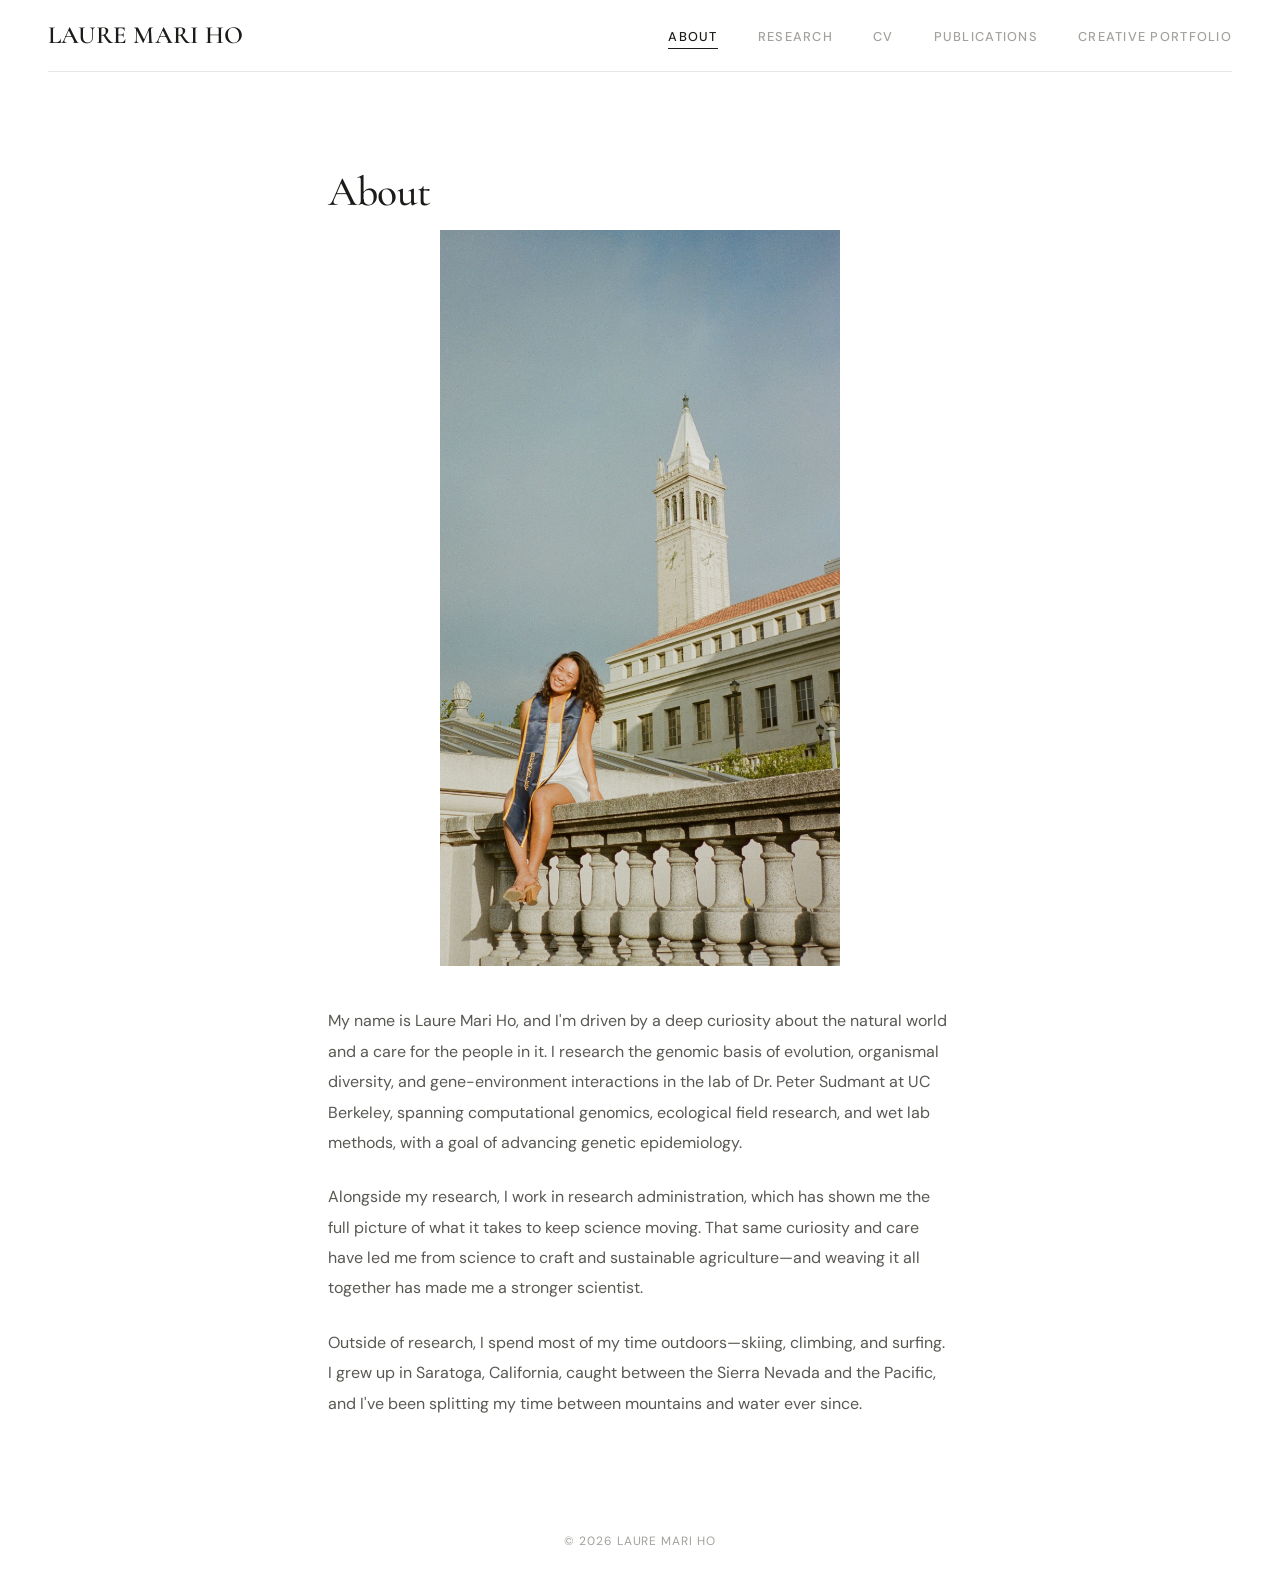
==== about/index.html @ eb9b7dc2 "fix about page paths" ====
<!DOCTYPE html>
<html lang="en">
<head>
  <meta charset="UTF-8">
  <meta name="viewport" content="width=device-width, initial-scale=1.0">
  <title>About — Laure Mari Ho</title>
  <link rel="preconnect" href="https://fonts.googleapis.com">
  <link rel="preconnect" href="https://fonts.gstatic.com" crossorigin>
  <link href="https://fonts.googleapis.com/css2?family=Cormorant+Garamond:ital,wght@0,400;0,500;0,600;1,400;1,500&family=DM+Sans:wght@400;500;600&display=swap" rel="stylesheet">
  <link rel="stylesheet" href="/style.css">
</head>
<body>

  <nav>
    <a href="/" class="logo">LAURE MARI HO</a>
    <ul class="nav-links">
      <li><a href="/about/" class="active">About</a></li>
      <li><a href="#">Research</a></li>
      <li><a href="#">CV</a></li>
      <li><a href="#">Publications</a></li>
      <li><a href="#">Creative Portfolio</a></li>
    </ul>
  </nav>

  <div class="page-body">
    <section class="anim narrow" style="padding-top: 6rem;">
      <h2 class="section-title">About</h2>
      <img src="/images/04-18-25_LaureHo_UCBGrad_35mmFilm-005.jpg" alt="Laure Mari Ho" style="display:block; margin:0 auto 2.5rem; max-width:400px; width:100%;">
      <p style="color: var(--grey-600); line-height: 1.9; margin-bottom: 1.5rem;">My name is Laure Mari Ho, and I'm driven by a deep curiosity about the natural world and a care for the people in it. I research the genomic basis of evolution, organismal diversity, and gene-environment interactions in the lab of Dr. Peter Sudmant at UC Berkeley, spanning computational genomics, ecological field research, and wet lab methods, with a goal of advancing genetic epidemiology.</p>
      <p style="color: var(--grey-600); line-height: 1.9; margin-bottom: 1.5rem;">Alongside my research, I work in research administration, which has shown me the full picture of what it takes to keep science moving. That same curiosity and care have led me from science to craft and sustainable agriculture—and weaving it all together has made me a stronger scientist.</p>
      <p style="color: var(--grey-600); line-height: 1.9;">Outside of research, I spend most of my time outdoors—skiing, climbing, and surfing. I grew up in Saratoga, California, caught between the Sierra Nevada and the Pacific, and I've been splitting my time between mountains and water ever since.</p>
    </section>
  </div>

  <footer style="text-align:center; padding:2rem; color:#a3a19b; font-size:0.75rem; letter-spacing:0.08em; text-transform:uppercase;">© 2026 Laure Mari Ho</footer>

  <script>
    const observer = new IntersectionObserver((entries) => {
      entries.forEach(e => { if (e.isIntersecting) e.target.classList.add('visible'); });
    }, { threshold: 0.12 });
    document.querySelectorAll('.anim').forEach(el => observer.observe(el));
  </script>

</body>
</html>
---- style.css ----
/* style */ 
*, *::before, *::after {
  margin: 0;
  padding: 0;
  box-sizing: border-box;
}

:root {
  --white: #ffffff;
  --off-white: #fafafa;
  --grey-100: #f4f4f2;
  --grey-200: #e8e7e3;
  --grey-300: #d4d3cf;
  --grey-400: #a3a19b;
  --grey-500: #7a7872;
  --grey-600: #5a5853;
  --grey-700: #3d3b37;
  --grey-800: #2a2825;
  --ink: #1d1b18;
  --accent: #8b7355;
  --accent-light: #b09a7a;
  --accent-cool: #5a7068;
  --font-display: 'Cormorant Garamond', 'Georgia', serif;
  --font-body: 'DM Sans', 'Helvetica Neue', sans-serif;
  --max-w: 1080px;
  --max-w-narrow: 720px;
  --nav-h: 72px;
}

html {
  scroll-behavior: smooth;
  font-size: 16px;
}

body {
  font-family: var(--font-body);
  background-color: var(--white);
  color: var(--grey-700);
  line-height: 1.75;
  -webkit-font-smoothing: antialiased;
}

::selection {
  background: var(--ink);
  color: var(--white);
}

img {
  max-width: 100%;
  display: block;
}

a { color: inherit; }

/* nav*/ 
nav {
  position: fixed;
  top: 0;
  width: 100%;
  z-index: 100;
  height: var(--nav-h);
  padding: 0 3rem;
  display: flex;
  justify-content: space-between;
  align-items: center;
  background: rgba(255, 255, 255, 0.92);
  backdrop-filter: blur(16px);
  -webkit-backdrop-filter: blur(16px);
}

nav::after {
  content: '';
  position: absolute;
  bottom: 0;
  left: 3rem;
  right: 3rem;
  height: 1px;
  background: var(--grey-200);
}

nav .logo {
  font-family: var(--font-display);
  font-size: 1.55rem;
  font-weight: 600;
  color: var(--ink);
  text-decoration: none;
  letter-spacing: 0.01em;
}

nav .nav-links {
  display: flex;
  gap: 2.5rem;
  list-style: none;
}

nav .nav-links a {
  text-decoration: none;
  color: var(--grey-400);
  font-size: 0.8rem;
  font-weight: 500;
  letter-spacing: 0.1em;
  text-transform: uppercase;
  transition: color 0.3s ease;
  position: relative;
}

nav .nav-links a::after {
  content: '';
  position: absolute;
  bottom: -4px;
  left: 0;
  width: 0;
  height: 1px;
  background: var(--ink);
  transition: width 0.3s ease;
}

nav .nav-links a:hover {
  color: var(--ink);
}

nav .nav-links a:hover::after {
  width: 100%;
}

nav .nav-links a.active {
  color: var(--ink);
}

nav .nav-links a.active::after {
  width: 100%;
}

/* layout */
.page-body {
  padding-top: var(--nav-h);
}

section {
  padding: 5rem 3rem;
  max-width: var(--max-w);
  margin: 0 auto;
}

section.narrow {
  max-width: var(--max-w-narrow);
}

.section-label {
  font-family: var(--font-body);
  font-size: 0.7rem;
  font-weight: 500;
  letter-spacing: 0.18em;
  text-transform: uppercase;
  color: var(--grey-400);
  margin-bottom: 0.75rem;
}

.section-title {
  font-family: var(--font-display);
  font-size: clamp(1.8rem, 4vw, 2.6rem);
  font-weight: 500;
  color: var(--ink);
  letter-spacing: -0.01em;
  margin-bottom: 0.75rem;
  line-height: 1.2;
}

.section-intro {
  color: var(--grey-500);
  max-width: 500px;
  margin-bottom: 3rem;
  font-size: 0.95rem;
  line-height: 1.8;
}

.divider {
  border: none;
  height: 1px;
  background: var(--grey-200);
  max-width: var(--max-w);
  margin: 0 auto 0;
  margin-left: 3rem;
  margin-right: 3rem;
}

/* different pages */
.btn {
  display: inline-flex;
  align-items: center;
  gap: 0.5rem;
  padding: 0.75rem 1.75rem;
  font-family: var(--font-body);
  font-size: 0.8rem;
  font-weight: 500;
  letter-spacing: 0.06em;
  text-decoration: none;
  text-transform: uppercase;
  transition: all 0.3s ease;
  cursor: pointer;
  border: none;
}

.btn-dark {
  background: var(--ink);
  color: var(--white);
}

.btn-dark:hover {
  background: var(--grey-700);
  transform: translateY(-1px);
}

.btn-outline {
  background: transparent;
  color: var(--grey-600);
  border: 1px solid var(--grey-300);
}

.btn-outline:hover {
  border-color: var(--ink);
  color: var(--ink);
  transform: translateY(-1px);
}

/* animations */
@keyframes fadeUp {
  from { opacity: 0; transform: translateY(30px); }
  to { opacity: 1; transform: translateY(0); }
}

@keyframes fadeIn {
  from { opacity: 0; }
  to { opacity: 1; }
}

.anim {
  opacity: 0;
  transform: translateY(24px);
  transition: opacity 0.8s ease, transform 0.8s ease;
}

.anim.visible {
  opacity: 1;
  transform: translateY(0);
}

/* stagger children */
.anim-stagger > * {
  opacity: 0;
  transform: translateY(18px);
  transition: opacity 0.6s ease, transform 0.6s ease;
}

.anim-stagger.visible > *:nth-child(1) { transition-delay: 0s; opacity: 1; transform: none; }
.anim-stagger.visible > *:nth-child(2) { transition-delay: 0.08s; opacity: 1; transform: none; }
.anim-stagger.visible > *:nth-child(3) { transition-delay: 0.16s; opacity: 1; transform: none; }
.anim-stagger.visible > *:nth-child(4) { transition-delay: 0.24s; opacity: 1; transform: none; }
.anim-stagger.visible > *:nth-child(5) { transition-delay: 0.32s; opacity: 1; transform: none; }
.anim-stagger.visible > *:nth-child(6) { transition-delay: 0.4s; opacity: 1; transform: none; }

/* footer */
footer {
  padding: 4rem 3rem;
  text-align: center;
  color: var(--grey-400);
  font-size: 0.75rem;
  letter-spacing: 0.08em;
  text-transform: uppercase;
}

/* home page */
.home-hero {
  width: 100%;
  height: 100vh;
  overflow: hidden;
  position: relative;
  animation: fadeIn 1.2s ease both;
}

.home-hero img {
  width: 100%;
  height: 100%;
  object-fit: cover;
}

.home-hero-placeholder {
  width: 100%;
  height: 100%;
  display: flex;
  align-items: center;
  justify-content: center;
  background: var(--grey-100);
  color: var(--grey-400);
  font-size: 0.9rem;
}

/* Transparent nav on homepage */
body.pg-home nav {
  background: transparent;
  backdrop-filter: none;
  -webkit-backdrop-filter: none;
}

body.pg-home nav::after {
  display: none;
}

body.pg-home nav .logo {
  color: var(--white);
}

body.pg-home nav .nav-links a {
  color: rgba(255, 255, 255, 0.7);
}

body.pg-home nav .nav-links a:hover,
body.pg-home nav .nav-links a.active {
  color: var(--white);
}

body.pg-home nav .nav-links a::after {
  background: var(--white);
}

/* Split cards — gateway to research / portfolio */
.split-cards {
  display: grid;
  grid-template-columns: 1fr 1fr;
  gap: 2rem;
}

.split-card {
  position: relative;
  padding: 2.5rem;
  background: var(--off-white);
  text-decoration: none;
  color: inherit;
  transition: all 0.4s ease;
  overflow: hidden;
}

.split-card::after {
  content: '';
  position: absolute;
  bottom: 0;
  left: 0;
  width: 0;
  height: 2px;
  transition: width 0.4s ease;
}

.split-card.research::after { background: var(--accent-cool); }
.split-card.creative::after { background: var(--accent); }

.split-card:hover {
  background: var(--grey-100);
}

.split-card:hover::after {
  width: 100%;
}

.split-card .card-icon {
  font-size: 1.5rem;
  margin-bottom: 1.25rem;
  opacity: 0.7;
}

.split-card h2 {
  font-family: var(--font-display);
  font-size: 1.5rem;
  font-weight: 500;
  margin-bottom: 0.5rem;
  color: var(--ink);
}

.split-card p {
  font-size: 0.875rem;
  color: var(--grey-500);
  line-height: 1.7;
  margin-bottom: 1.5rem;
}

.split-card .card-link {
  font-size: 0.72rem;
  font-weight: 500;
  letter-spacing: 0.12em;
  text-transform: uppercase;
}

.split-card.research .card-link { color: var(--accent-cool); }
.split-card.creative .card-link { color: var(--accent); }

/* RESEARCH PAGE */
.page-hero {
  padding: 6rem 3rem 3rem;
  max-width: var(--max-w);
  margin: 0 auto;
  animation: fadeUp 0.9s ease both;
}

.page-hero h1 {
  font-family: var(--font-display);
  font-size: clamp(2.2rem, 5vw, 3.2rem);
  font-weight: 500;
  color: var(--ink);
  letter-spacing: -0.01em;
  margin-bottom: 0.75rem;
  line-height: 1.15;
}

.page-hero p {
  font-size: 1rem;
  color: var(--grey-500);
  max-width: 520px;
  line-height: 1.8;
}

/* Publications */
.pub-list {
  list-style: none;
  display: flex;
  flex-direction: column;
  gap: 0;
}

.pub-item {
  padding: 1.75rem 0;
  border-bottom: 1px solid var(--grey-200);
  transition: background 0.3s ease;
}

.pub-item:first-child {
  border-top: 1px solid var(--grey-200);
}

.pub-item h3 {
  font-family: var(--font-display);
  font-size: 1.15rem;
  font-weight: 500;
  color: var(--ink);
  margin-bottom: 0.3rem;
  line-height: 1.4;
}

.pub-item .pub-authors {
  font-size: 0.85rem;
  color: var(--grey-500);
  margin-bottom: 0.2rem;
}

.pub-item .pub-venue {
  font-family: var(--font-display);
  font-size: 0.85rem;
  font-style: italic;
  color: var(--grey-400);
  margin-bottom: 0.65rem;
}

.pub-item .pub-links a {
  font-size: 0.7rem;
  font-weight: 500;
  letter-spacing: 0.1em;
  text-transform: uppercase;
  text-decoration: none;
  color: var(--accent-cool);
  margin-right: 1.25rem;
  transition: color 0.2s ease;
}

.pub-item .pub-links a:hover {
  color: var(--ink);
}

/* CV Timeline */
.timeline {
  display: flex;
  flex-direction: column;
  gap: 0;
  position: relative;
  padding-left: 2rem;
}

.timeline::before {
  content: '';
  position: absolute;
  left: 3px;
  top: 8px;
  bottom: 8px;
  width: 1px;
  background: var(--grey-200);
}

.timeline-item {
  position: relative;
  padding: 1.25rem 0;
}

.timeline-item::before {
  content: '';
  position: absolute;
  left: -2rem;
  top: 1.65rem;
  width: 7px;
  height: 7px;
  border-radius: 50%;
  background: var(--accent-cool);
  transform: translateX(-0.5px);
}

.timeline-item .period {
  font-size: 0.7rem;
  font-weight: 500;
  letter-spacing: 0.1em;
  text-transform: uppercase;
  color: var(--grey-400);
  margin-bottom: 0.2rem;
}

.timeline-item h3 {
  font-family: var(--font-display);
  font-size: 1.1rem;
  font-weight: 500;
  color: var(--ink);
  margin-bottom: 0.1rem;
}

.timeline-item .org {
  font-size: 0.875rem;
  color: var(--grey-500);
}

.timeline-item p:not(.period):not(.org) {
  font-size: 0.85rem;
  color: var(--grey-400);
  margin-top: 0.3rem;
  max-width: 520px;
}

/* CREATIVE PORTFOLIO */

/* Full-bleed hero image (optional) */
.portfolio-hero-image {
  width: 100%;
  height: 55vh;
  min-height: 360px;
  background: var(--grey-100);
  display: flex;
  align-items: center;
  justify-content: center;
  color: var(--grey-300);
  font-size: 0.85rem;
  overflow: hidden;
}

.portfolio-hero-image img {
  width: 100%;
  height: 100%;
  object-fit: cover;
}

/* Gallery grid — image-first, minimal chrome */
.gallery-grid {
  display: grid;
  grid-template-columns: repeat(2, 1fr);
  gap: 2.5rem;
}

.gallery-grid.three-col {
  grid-template-columns: repeat(3, 1fr);
}

.gallery-item {
  text-decoration: none;
  color: inherit;
  display: block;
  transition: opacity 0.3s ease;
}

.gallery-item:hover {
  opacity: 0.85;
}

.gallery-item .gallery-img {
  aspect-ratio: 4 / 3;
  background: var(--grey-100);
  margin-bottom: 0.85rem;
  overflow: hidden;
  display: flex;
  align-items: center;
  justify-content: center;
  color: var(--grey-300);
  font-size: 0.8rem;
}

.gallery-item .gallery-img img {
  width: 100%;
  height: 100%;
  object-fit: cover;
  transition: transform 0.5s ease;
}

.gallery-item:hover .gallery-img img {
  transform: scale(1.03);
}

.gallery-item h3 {
  font-family: var(--font-display);
  font-size: 1.1rem;
  font-weight: 500;
  color: var(--ink);
  margin-bottom: 0.2rem;
}

.gallery-item .gallery-meta {
  font-size: 0.78rem;
  color: var(--grey-400);
  letter-spacing: 0.02em;
}

/* Featured / hero project */
.project-featured {
  display: grid;
  grid-template-columns: 1.2fr 1fr;
  gap: 0;
  text-decoration: none;
  color: inherit;
  margin-bottom: 3.5rem;
  transition: opacity 0.3s ease;
}

.project-featured:hover {
  opacity: 0.9;
}

.project-featured .feat-img {
  aspect-ratio: 4 / 3;
  background: var(--grey-100);
  overflow: hidden;
  display: flex;
  align-items: center;
  justify-content: center;
  color: var(--grey-300);
}

.project-featured .feat-img img {
  width: 100%;
  height: 100%;
  object-fit: cover;
}

.project-featured .feat-info {
  display: flex;
  flex-direction: column;
  justify-content: center;
  padding: 3rem;
  background: var(--off-white);
}

.project-featured .feat-info h3 {
  font-family: var(--font-display);
  font-size: 1.65rem;
  font-weight: 500;
  color: var(--ink);
  margin-bottom: 0.6rem;
  line-height: 1.25;
}

.project-featured .feat-info p {
  font-size: 0.9rem;
  color: var(--grey-500);
  line-height: 1.75;
  margin-bottom: 0.5rem;
}

.project-featured .feat-tags {
  display: flex;
  gap: 0.75rem;
  margin-top: 1rem;
}

.project-featured .feat-tags span {
  font-size: 0.65rem;
  font-weight: 500;
  letter-spacing: 0.1em;
  text-transform: uppercase;
  color: var(--grey-400);
}

/* CONTACT */
.contact-row {
  display: flex;
  justify-content: space-between;
  align-items: start;
  gap: 3rem;
}

.contact-row .contact-text p {
  color: var(--grey-500);
  max-width: 400px;
  margin-bottom: 1.75rem;
  line-height: 1.8;
}

.contact-email {
  font-family: var(--font-display);
  font-size: 1.5rem;
  font-weight: 500;
  color: var(--ink);
  text-decoration: none;
  position: relative;
  transition: color 0.3s ease;
}

.contact-email::after {
  content: '';
  position: absolute;
  bottom: -2px;
  left: 0;
  width: 100%;
  height: 1px;
  background: var(--accent);
}

.contact-email:hover {
  color: var(--accent);
}

.social-links {
  display: flex;
  flex-direction: column;
  gap: 0.85rem;
}

.social-link {
  display: inline-flex;
  align-items: center;
  gap: 0.6rem;
  text-decoration: none;
  color: var(--grey-400);
  font-size: 0.82rem;
  font-weight: 500;
  letter-spacing: 0.04em;
  transition: color 0.3s ease;
}

.social-link:hover { color: var(--ink); }

.social-link svg {
  width: 17px;
  height: 17px;
  flex-shrink: 0;
}

/* ============================================
   ABOUT PAGE
   ============================================ */
.about-grid {
  display: grid;
  grid-template-columns: 1fr 1fr;
  gap: 3.5rem;
  align-items: start;
}

.about-photo {
  aspect-ratio: 4 / 5;
  background: var(--grey-100);
  display: flex;
  align-items: center;
  justify-content: center;
  color: var(--grey-400);
  font-size: 0.85rem;
  overflow: hidden;
}

.about-photo img {
  width: 100%;
  height: 100%;
  object-fit: cover;
}

.about-text p {
  color: var(--grey-600);
  margin-bottom: 1.25rem;
  line-height: 1.85;
}

/*  page-specific overrides */

/* Research gets the cool accent */
body.pg-research .section-label {
  color: var(--accent-cool);
}

/* Portfolio gets warm accent and wider layout */
body.pg-portfolio section {
  max-width: var(--max-w);
}

body.pg-portfolio .section-label {
  color: var(--accent);
}

/* responsive */
@media (max-width: 768px) {
  nav {
    padding: 0 1.5rem;
  }

  nav::after {
    left: 1.5rem;
    right: 1.5rem;
  }

  nav .nav-links {
    gap: 1.5rem;
  }

  nav .nav-links a {
    font-size: 0.7rem;
    letter-spacing: 0.08em;
  }

  .landing-hero {
    padding: 3rem 1.5rem;
  }

  .page-hero {
    padding: 4rem 1.5rem 2rem;
  }

  section {
    padding: 3.5rem 1.5rem;
  }

  .divider {
    margin-left: 1.5rem;
    margin-right: 1.5rem;
  }

  .split-cards {
    grid-template-columns: 1fr;
    gap: 1rem;
  }

  .gallery-grid,
  .gallery-grid.three-col {
    grid-template-columns: 1fr;
    gap: 2rem;
  }

  .project-featured {
    grid-template-columns: 1fr;
  }

  .project-featured .feat-info {
    padding: 2rem 1.5rem;
  }

  .contact-row {
    flex-direction: column;
    gap: 2rem;
  }

  .about-grid {
    grid-template-columns: 1fr;
    gap: 2rem;
  }

  .about-photo {
    aspect-ratio: 16 / 9;
  }

  footer {
    padding: 3rem 1.5rem;
  }
}

@media (min-width: 769px) and (max-width: 1024px) {
  .gallery-grid.three-col {
    grid-template-columns: repeat(2, 1fr);
  }
}
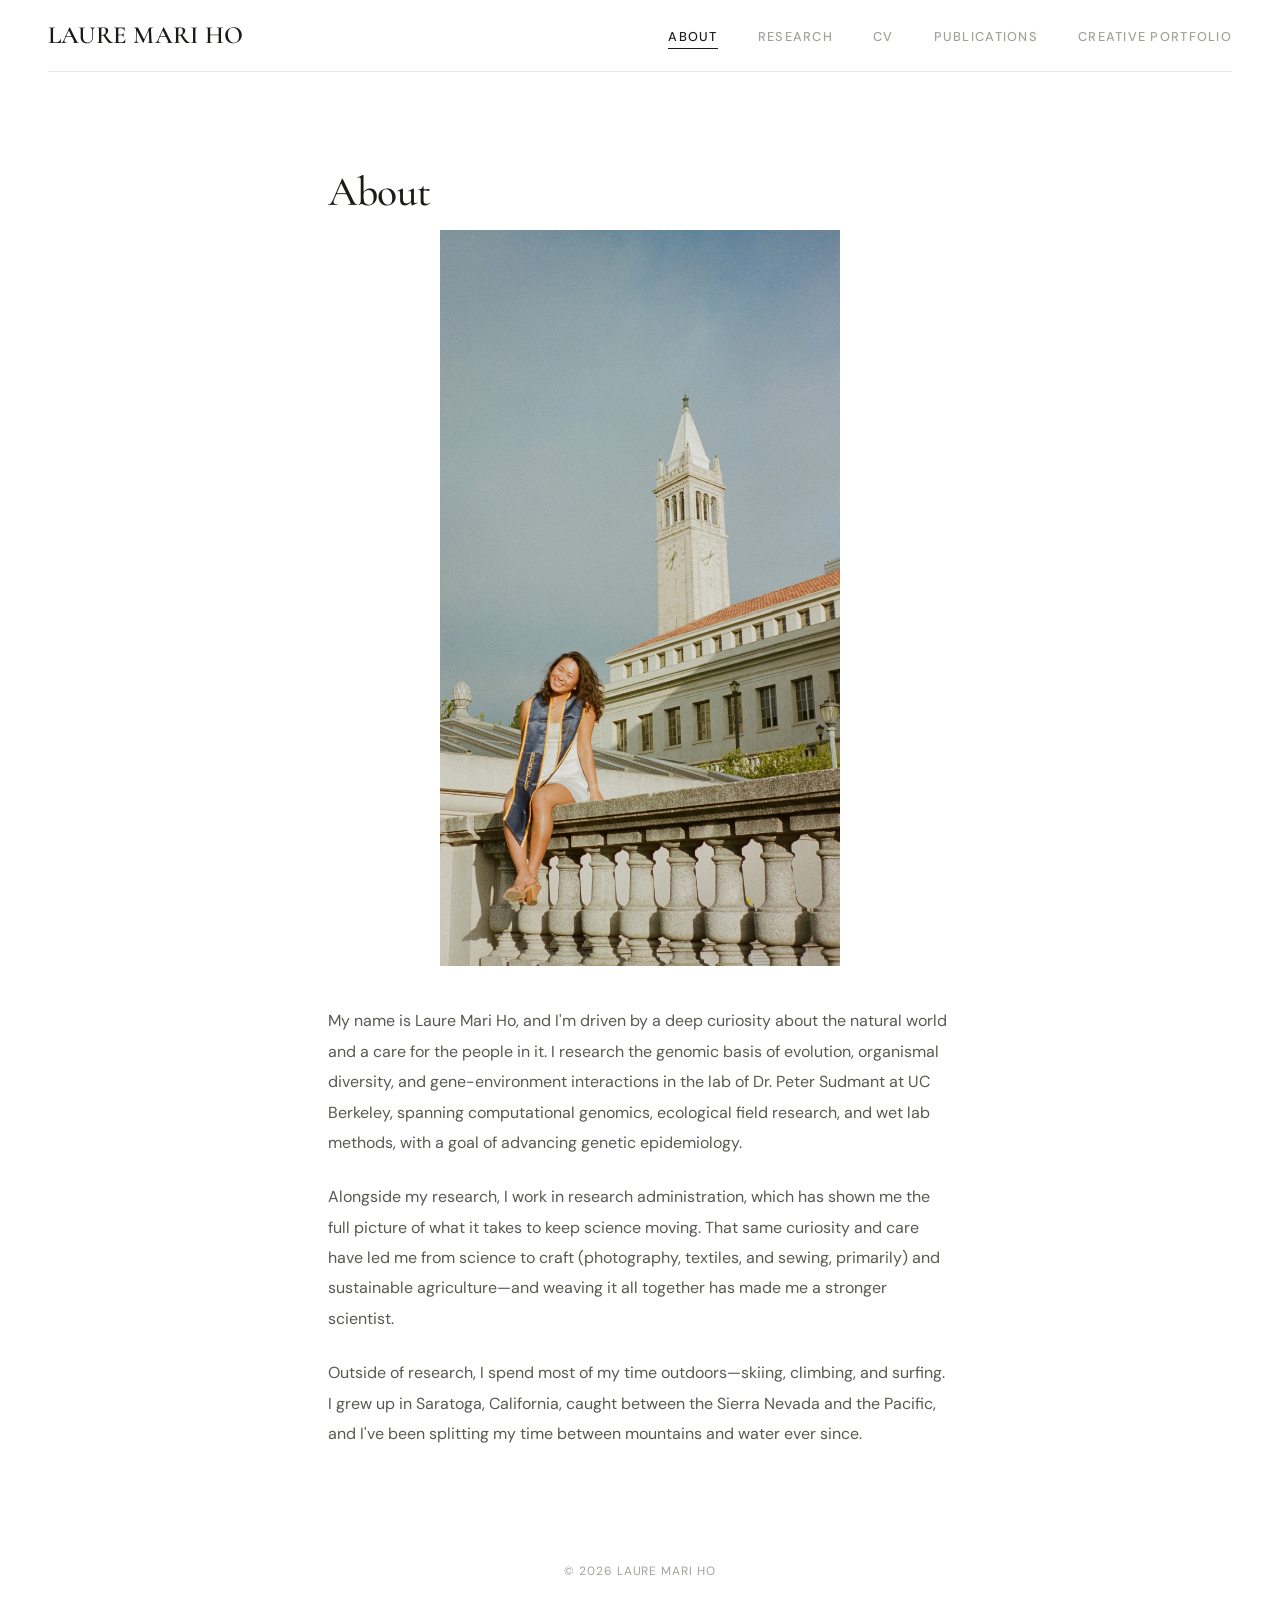
==== commit d216ffd9: "small edit" ====
--- a/about/index.html
+++ b/about/index.html
@@ -27,7 +27,7 @@
       <h2 class="section-title">About</h2>
       <img src="/images/04-18-25_LaureHo_UCBGrad_35mmFilm-005.jpg" alt="Laure Mari Ho" style="display:block; margin:0 auto 2.5rem; max-width:400px; width:100%;">
       <p style="color: var(--grey-600); line-height: 1.9; margin-bottom: 1.5rem;">My name is Laure Mari Ho, and I'm driven by a deep curiosity about the natural world and a care for the people in it. I research the genomic basis of evolution, organismal diversity, and gene-environment interactions in the lab of Dr. Peter Sudmant at UC Berkeley, spanning computational genomics, ecological field research, and wet lab methods, with a goal of advancing genetic epidemiology.</p>
-      <p style="color: var(--grey-600); line-height: 1.9; margin-bottom: 1.5rem;">Alongside my research, I work in research administration, which has shown me the full picture of what it takes to keep science moving. That same curiosity and care have led me from science to craft and sustainable agriculture—and weaving it all together has made me a stronger scientist.</p>
+	      <p style="color: var(--grey-600); line-height: 1.9; margin-bottom: 1.5rem;">Alongside my research, I work in research administration, which has shown me the full picture of what it takes to keep science moving. That same curiosity and care have led me from science to craft (photography, textiles, and sewing, primarily) and sustainable agriculture—and weaving it all together has made me a stronger scientist.</p>
       <p style="color: var(--grey-600); line-height: 1.9;">Outside of research, I spend most of my time outdoors—skiing, climbing, and surfing. I grew up in Saratoga, California, caught between the Sierra Nevada and the Pacific, and I've been splitting my time between mountains and water ever since.</p>
     </section>
   </div>
